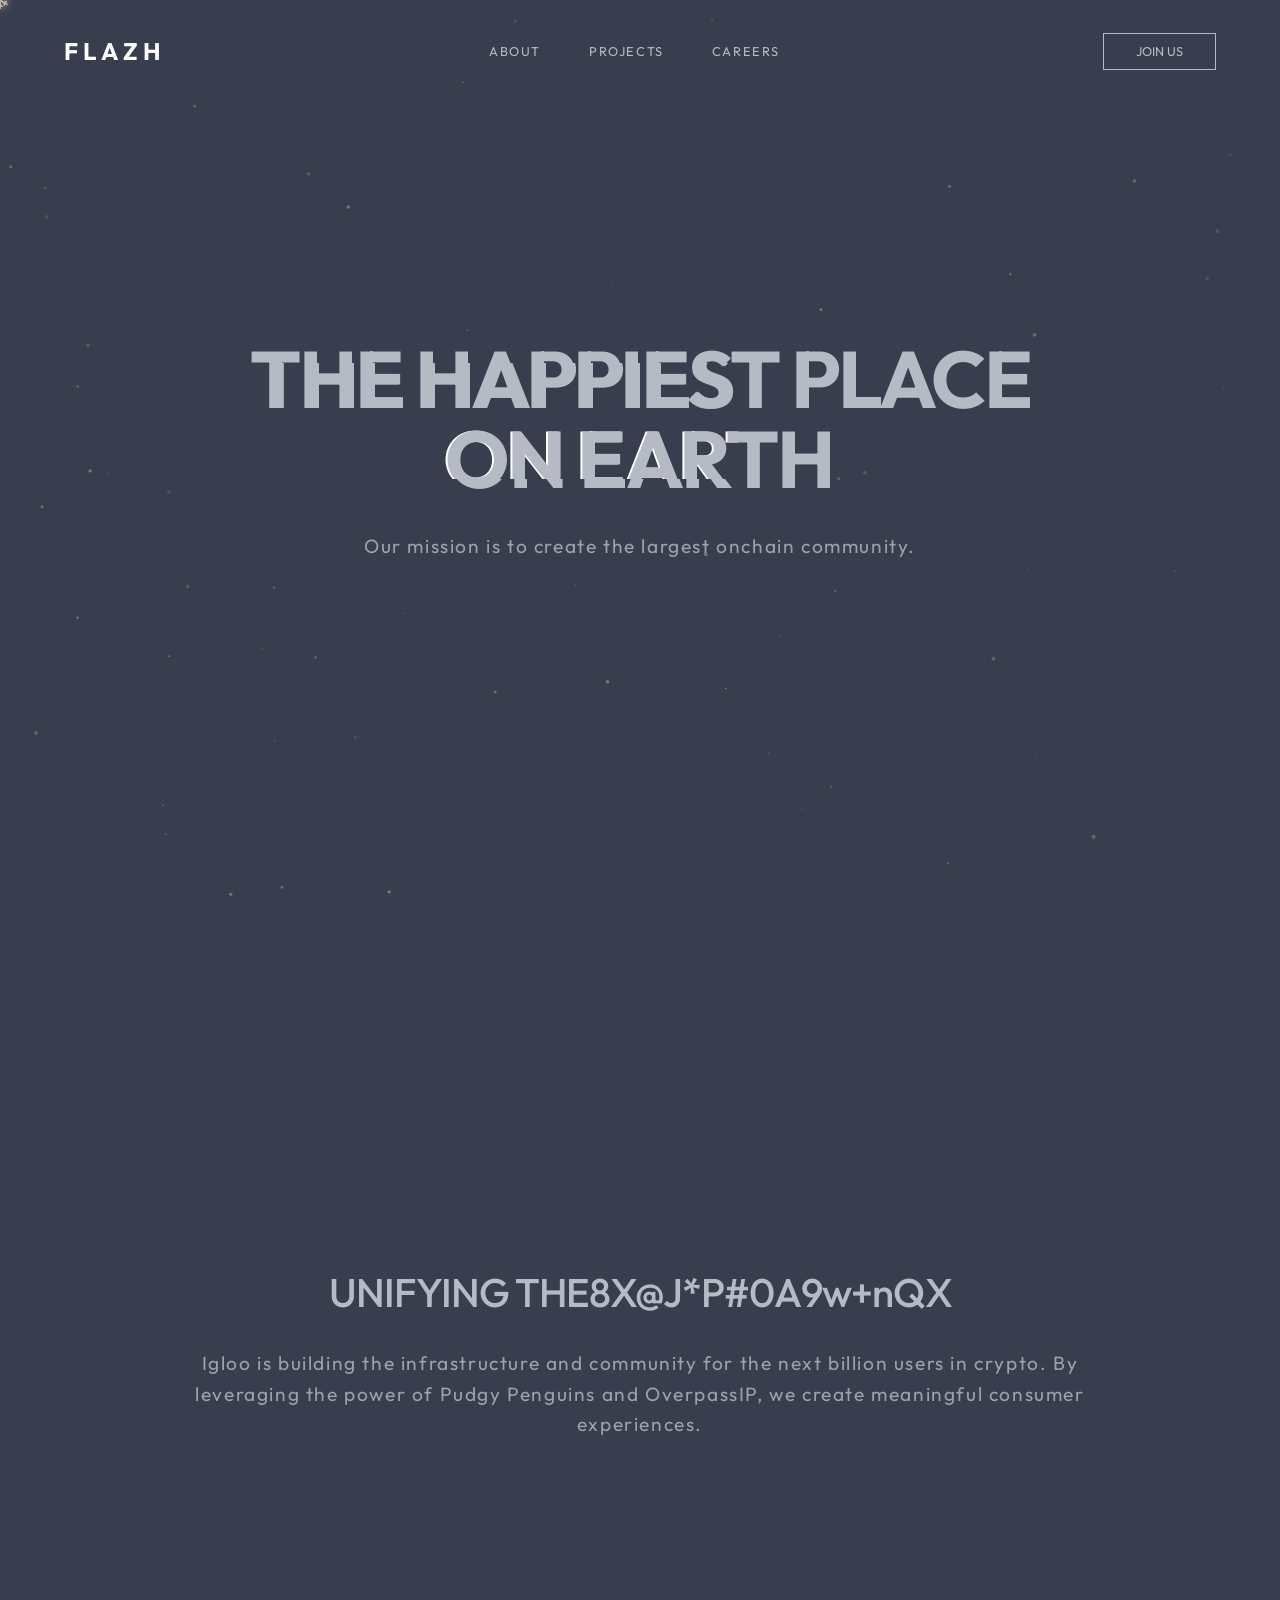
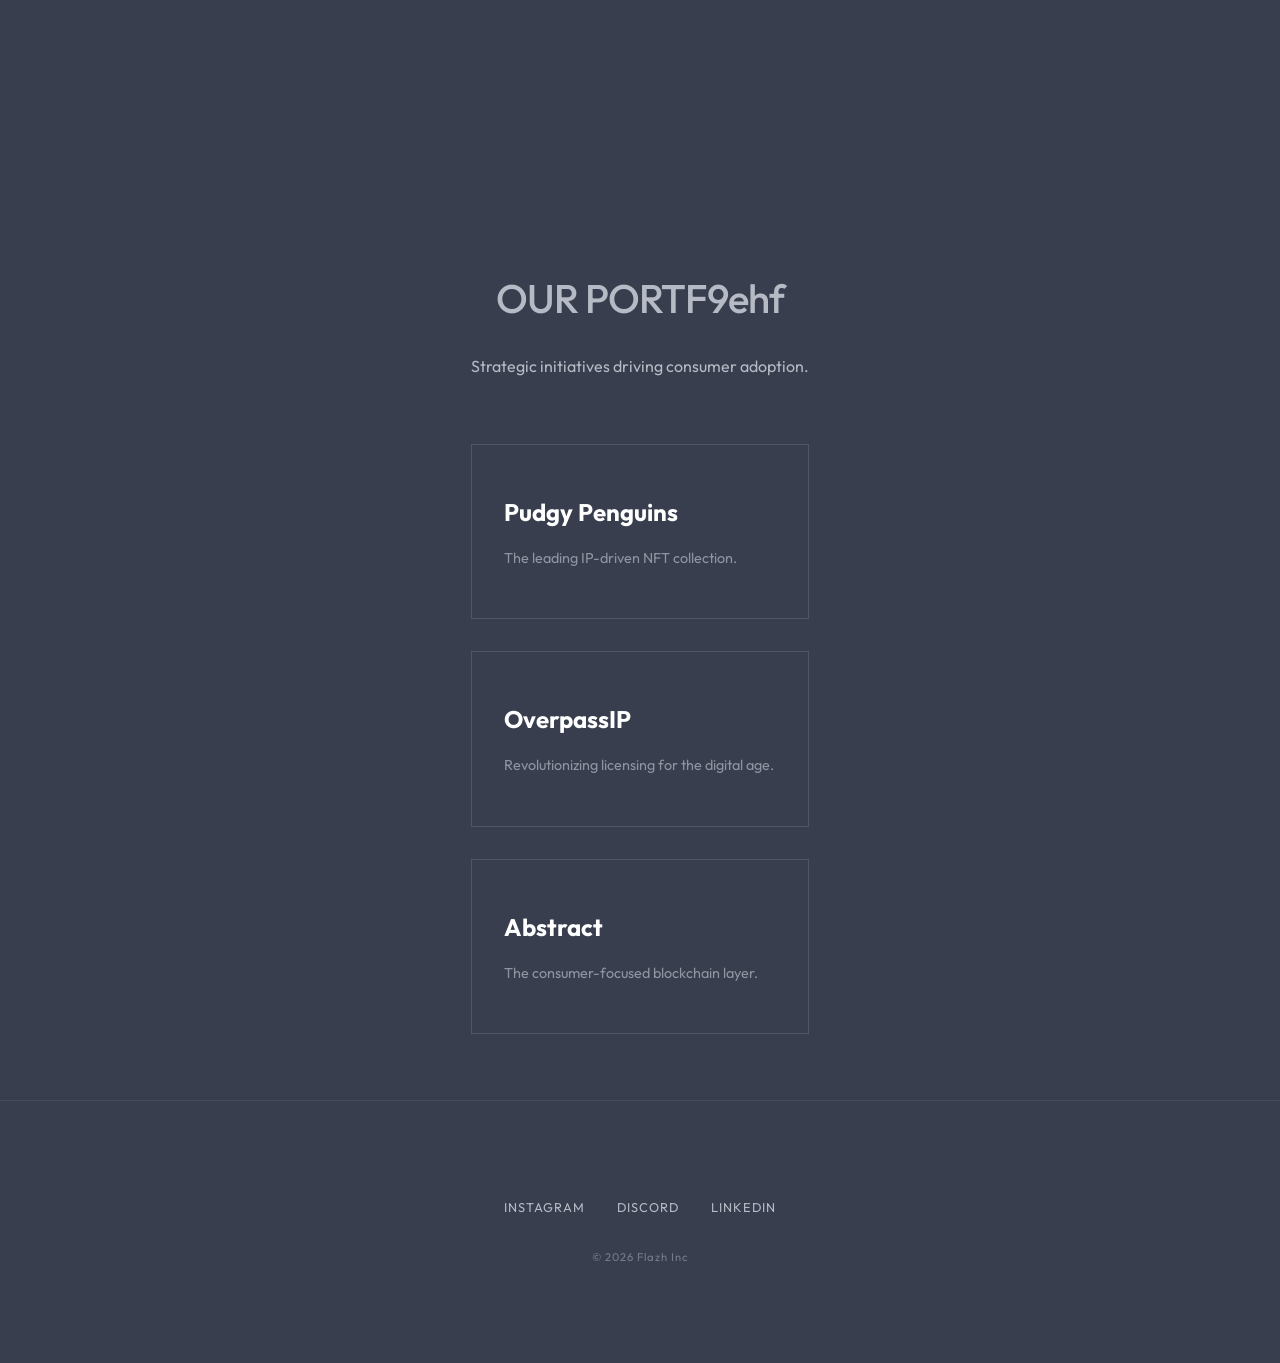
==== index.html @ ce4ad47f "Add files via upload" ====
<!DOCTYPE html>
<html lang="en">

<head>
    <meta charset="UTF-8">
    <meta name="viewport" content="width=device-width, initial-scale=1.0">
    <title>FLAZH</title>
    <link rel="stylesheet" href="style.css">
    <link rel="preconnect" href="https://fonts.googleapis.com">
    <link rel="preconnect" href="https://fonts.gstatic.com" crossorigin>
    <link href="https://fonts.googleapis.com/css2?family=Outfit:wght@300;500;700&display=swap" rel="stylesheet">
</head>

<body>
    <canvas id="particle-canvas"></canvas>
    <div id="custom-cursor">❄</div>

    <header>
        <nav>
            <div class="logo">FLAZH</div>
            <ul>
                <li><a href="#about">About</a></li>
                <li><a href="#projects">Projects</a></li>
                <li><a href="#careers">Careers</a></li>
            </ul>
            <button class="cta-btn">Join Us</button>
        </nav>
    </header>

    <main>
        <section id="hero" class="fullscreen">
            <div class="content">
                <h1 class="glitch" data-text="THE HAPPIEST PLACE ON EARTH">THE HAPPIEST PLACE ON
                    EARTH</h1>
                <p class="fade-in">Our mission is to create the largest onchain community.</p>
            </div>
        </section>

        <section id="about" class="fullscreen">
            <div class="content">
                <h2 class="scramble-trigger">UNIFYING THE ONCHAIN WORLD.</h2>
                <p class="fade-in">Igloo is building the infrastructure and community for the next billion users in
                    crypto. By leveraging the power of Pudgy Penguins and OverpassIP, we create meaningful consumer
                    experiences.</p>
            </div>
        </section>

        <section id="projects" class="fullscreen">
            <div class="content">
                <h2 class="scramble-trigger">OUR PORTFOLIO</h2>
                <p>Strategic initiatives driving consumer adoption.</p>
                <div class="project-grid">
                    <div class="project-card">
                        <h3>Pudgy Penguins</h3>
                        <p>The leading IP-driven NFT collection.</p>
                    </div>
                    <div class="project-card">
                        <h3>OverpassIP</h3>
                        <p>Revolutionizing licensing for the digital age.</p>
                    </div>
                    <div class="project-card">
                        <h3>Abstract</h3>
                        <p>The consumer-focused blockchain layer.</p>
                    </div>
                </div>
            </div>
        </section>
    </main>

    <footer>
        <div class="footer-content">
            <div class="footer-links">
                <a href="#">Instagram</a>
                <a href="#">Discord</a>
                <a href="#">LinkedIn</a>
            </div>
            <p>&copy; 2026 Flazh Inc</p>
        </div>
    </footer>

    <script src="main.js"></script>
</body>

</html>
---- style.css ----
:root {
    --bg-color: #383e4e;
    --text-color: #b6bac5;
    --accent-color: #ffffff;
    --font-main: 'Outfit', sans-serif;
}

* {
    margin: 0;
    padding: 0;
    box-sizing: border-box;
}

body {
    background-color: var(--bg-color);
    color: var(--text-color);
    font-family: var(--font-main);
    overflow-x: hidden;
    line-height: 1.6;
    cursor: none;
}

/* Hide cursor on all interactive elements */
a, button, .project-card, input, textarea {
    cursor: none !important;
}

#custom-cursor {
    position: fixed;
    top: 0;
    left: 0;
    width: 30px;
    height: 30px;
    font-size: 24px;
    display: flex;
    align-items: center;
    justify-content: center;
    pointer-events: none;
    z-index: 10000;
    color: var(--accent-color);
    transform: translate(-50%, -50%);
    text-shadow: 0 0 10px rgba(255, 255, 255, 0.8);
    user-select: none;
    mix-blend-mode: exclusion;
}

.glitter-particle {
    position: fixed;
    pointer-events: none;
    background: var(--accent-color);
    border-radius: 50%;
    z-index: 9999;
    filter: blur(1px);
    box-shadow: 0 0 5px rgba(255, 255, 255, 0.8);
}

/* Particle Canvas Background */
#particle-canvas {
    position: fixed;
    top: 0;
    left: 0;
    width: 100%;
    height: 100%;
    z-index: -1;
    opacity: 0.5;
}

header {
    position: fixed;
    top: 0;
    width: 100%;
    padding: 2rem 5%;
    z-index: 100;
}

nav {
    display: flex;
    justify-content: space-between;
    align-items: center;
}

.logo {
    font-size: 1.5rem;
    font-weight: 700;
    letter-spacing: 0.3rem;
    color: var(--accent-color);
}

nav ul {
    list-style: none;
    display: flex;
    gap: 3rem;
}

nav ul li a {
    text-decoration: none;
    color: var(--text-color);
    text-transform: uppercase;
    font-size: 0.8rem;
    letter-spacing: 0.1rem;
    transition: color 0.3s ease;
}

nav ul li a:hover {
    color: var(--accent-color);
}

.cta-btn {
    background: transparent;
    border: 1px solid var(--text-color);
    color: var(--text-color);
    padding: 0.6rem 2rem;
    font-family: var(--font-main);
    cursor: pointer;
    transition: all 0.3s ease;
    text-transform: uppercase;
    font-size: 0.8rem;
}

.cta-btn:hover {
    background: var(--text-color);
    color: var(--bg-color);
}

.fullscreen {
    min-height: 100vh;
    display: flex;
    justify-content: center;
    align-items: center;
    padding: 0 10%;
    position: relative;
    text-align: center;
}

.content {
    max-width: 900px;
    z-index: 10;
}

h1 {
    font-size: clamp(2.5rem, 10vw, 5rem);
    line-height: 1;
    margin-bottom: 2rem;
    font-weight: 700;
    text-transform: uppercase;
    letter-spacing: -2px;
}

.glitch {
    position: relative;
    display: inline-block;
}

.glitch::before,
.glitch::after {
    content: attr(data-text);
    position: absolute;
    top: 0;
    left: 0;
    width: 100%;
    height: 100%;
    background: var(--bg-color);
    overflow: hidden;
}

.glitch::before {
    left: 2px;
    text-shadow: -2px 0 #b6bac5;
    clip: rect(24px, 550px, 90px, 0);
    animation: glitch-anim 2s infinite linear alternate-reverse;
}

.glitch::after {
    left: -2px;
    text-shadow: -2px 0 #ffffff;
    clip: rect(85px, 550px, 140px, 0);
    animation: glitch-anim2 3s infinite linear alternate-reverse;
}

@keyframes glitch-anim {
  0% { clip: rect(65px, 9999px, 119px, 0); transform: skew(0.55deg); }
  10% { clip: rect(104px, 9999px, 83px, 0); transform: skew(0.48deg); }
  20% { clip: rect(102px, 9999px, 102px, 0); transform: skew(0.97deg); }
  30% { clip: rect(122px, 9999px, 35px, 0); transform: skew(0.14deg); }
  40% { clip: rect(138px, 9999px, 38px, 0); transform: skew(0.57deg); }
  50% { clip: rect(117px, 9999px, 54px, 0); transform: skew(0.99deg); }
  60% { clip: rect(74px, 9999px, 32px, 0); transform: skew(0.4deg); }
  70% { clip: rect(44px, 9999px, 41px, 0); transform: skew(0.44deg); }
  80% { clip: rect(114px, 9999px, 36px, 0); transform: skew(0.2deg); }
  90% { clip: rect(46px, 9999px, 140px, 0); transform: skew(0.5deg); }
  100% { clip: rect(21px, 9999px, 110px, 0); transform: skew(0.33deg); }
}

@keyframes glitch-anim2 {
  0% { clip: rect(129px, 9999px, 36px, 0); transform: skew(0.06deg); }
  10% { clip: rect(54px, 9999px, 94px, 0); transform: skew(0.48deg); }
  20% { clip: rect(122px, 9999px, 49px, 0); transform: skew(0.82deg); }
  30% { clip: rect(17px, 9999px, 71px, 0); transform: skew(0.25deg); }
  40% { clip: rect(80px, 9999px, 56px, 0); transform: skew(0.01deg); }
  50% { clip: rect(101px, 9999px, 110px, 0); transform: skew(0.38deg); }
  60% { clip: rect(96px, 9999px, 7px, 0); transform: skew(0.4deg); }
  70% { clip: rect(144px, 9999px, 52px, 0); transform: skew(0.37deg); }
  80% { clip: rect(17px, 9999px, 63px, 0); transform: skew(0.53deg); }
  90% { clip: rect(49px, 9999px, 143px, 0); transform: skew(0.46deg); }
  100% { clip: rect(78px, 9999px, 137px, 0); transform: skew(0.46deg); }
}

.fade-in {
    opacity: 0;
    transform: translateY(20px);
    transition: all 1s ease 0.5s;
    font-size: 1.2rem;
    letter-spacing: 0.1rem;
    color: rgba(182, 186, 197, 0.8);
}

.fade-in.active {
    opacity: 1;
    transform: translateY(0);
}

h2 {
    font-size: 2.5rem;
    margin-bottom: 1.5rem;
    font-weight: 500;
    letter-spacing: -1px;
}

.project-grid {
    display: grid;
    grid-template-columns: repeat(auto-fit, minmax(280px, 1fr));
    gap: 2rem;
    margin-top: 4rem;
}

.project-card {
    border: 1px solid rgba(182, 186, 197, 0.2);
    padding: 3rem 2rem;
    cursor: pointer;
    transition: all 0.5s cubic-bezier(0.2, 1, 0.3, 1);
    text-align: left;
}

.project-card h3 {
    font-size: 1.5rem;
    margin-bottom: 1rem;
    color: var(--accent-color);
}

.project-card p {
    font-size: 0.9rem;
    opacity: 0.7;
}

.project-card:hover {
    border-color: var(--accent-color);
    background: rgba(255, 255, 255, 0.03);
    transform: translateY(-10px);
}

footer {
    padding: 6rem 5%;
    border-top: 1px solid rgba(182, 186, 197, 0.1);
    text-align: center;
}

.footer-links {
    margin-bottom: 2rem;
    display: flex;
    justify-content: center;
    gap: 2rem;
}

.footer-links a {
    color: var(--text-color);
    text-decoration: none;
    font-size: 0.8rem;
    text-transform: uppercase;
    letter-spacing: 1px;
    transition: color 0.3s;
}

.footer-links a:hover {
    color: var(--accent-color);
}

footer p {
    font-size: 0.7rem;
    opacity: 0.5;
    letter-spacing: 1px;
}
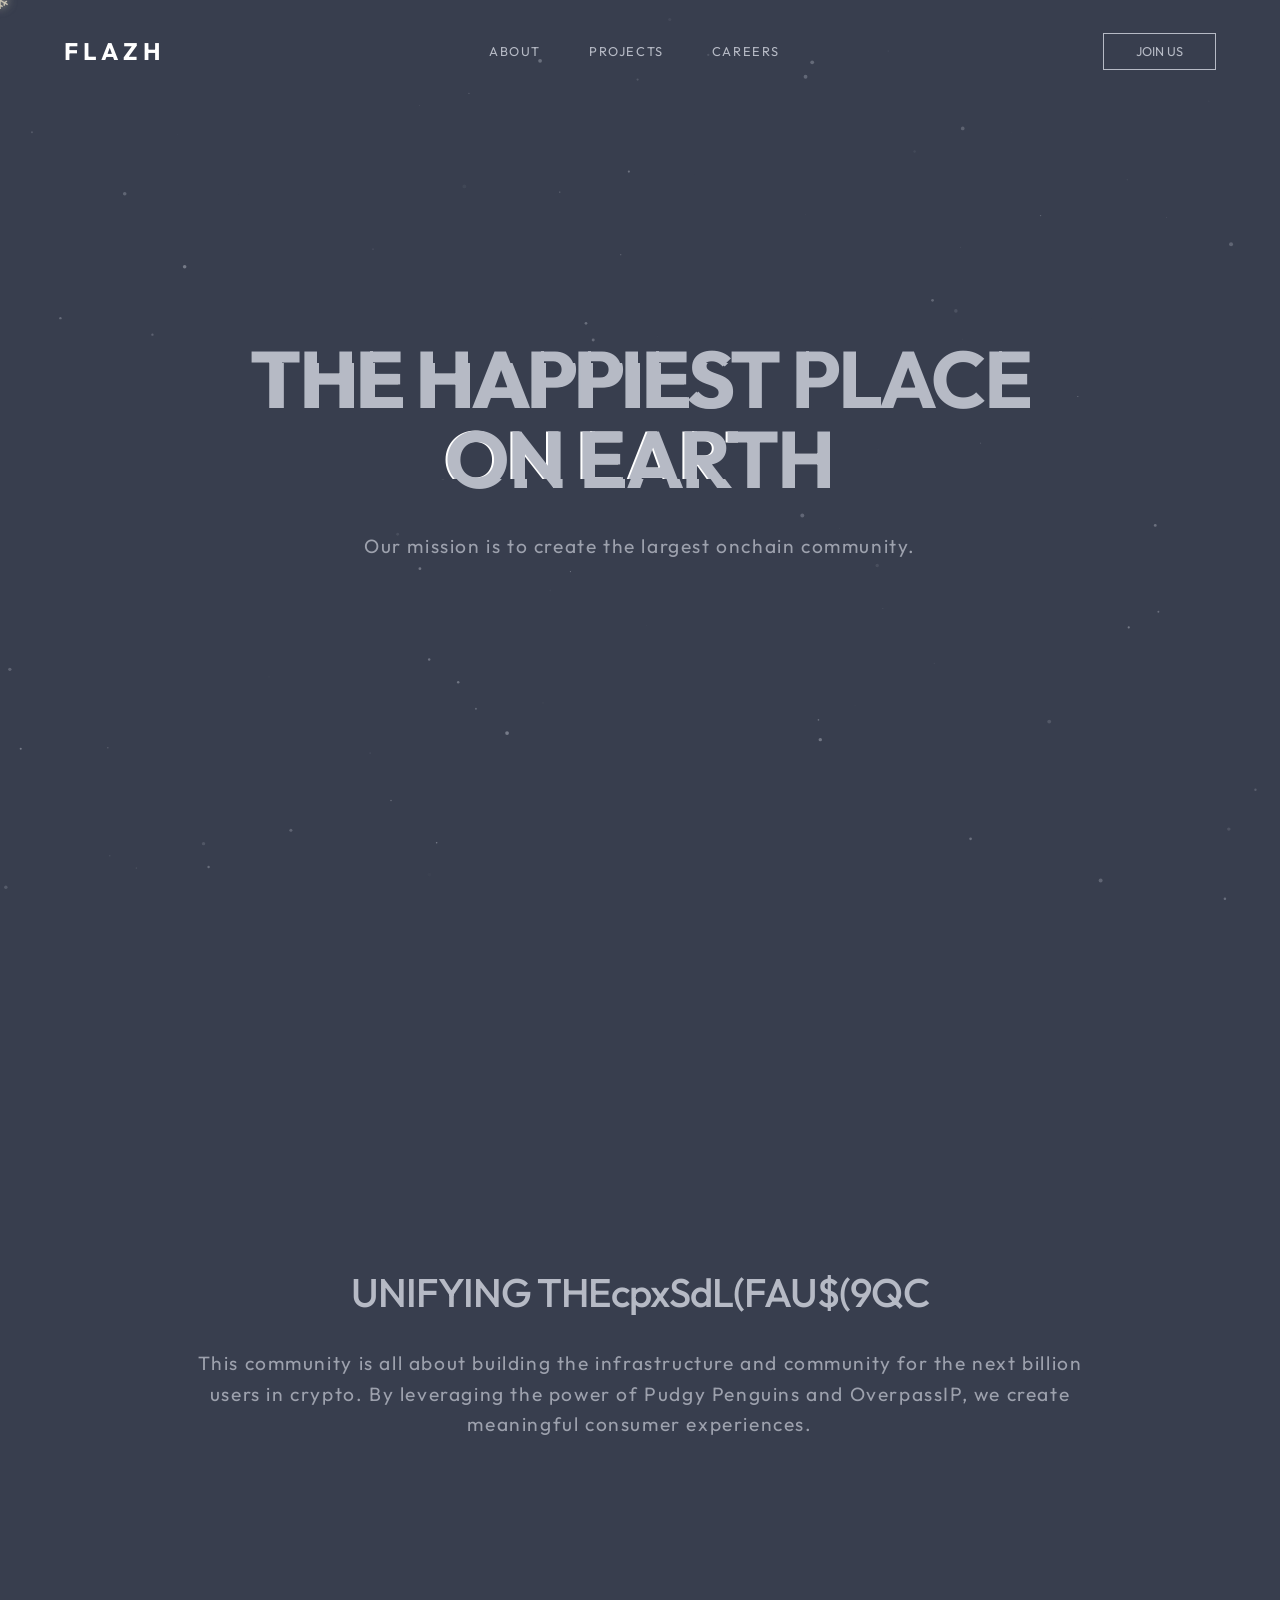
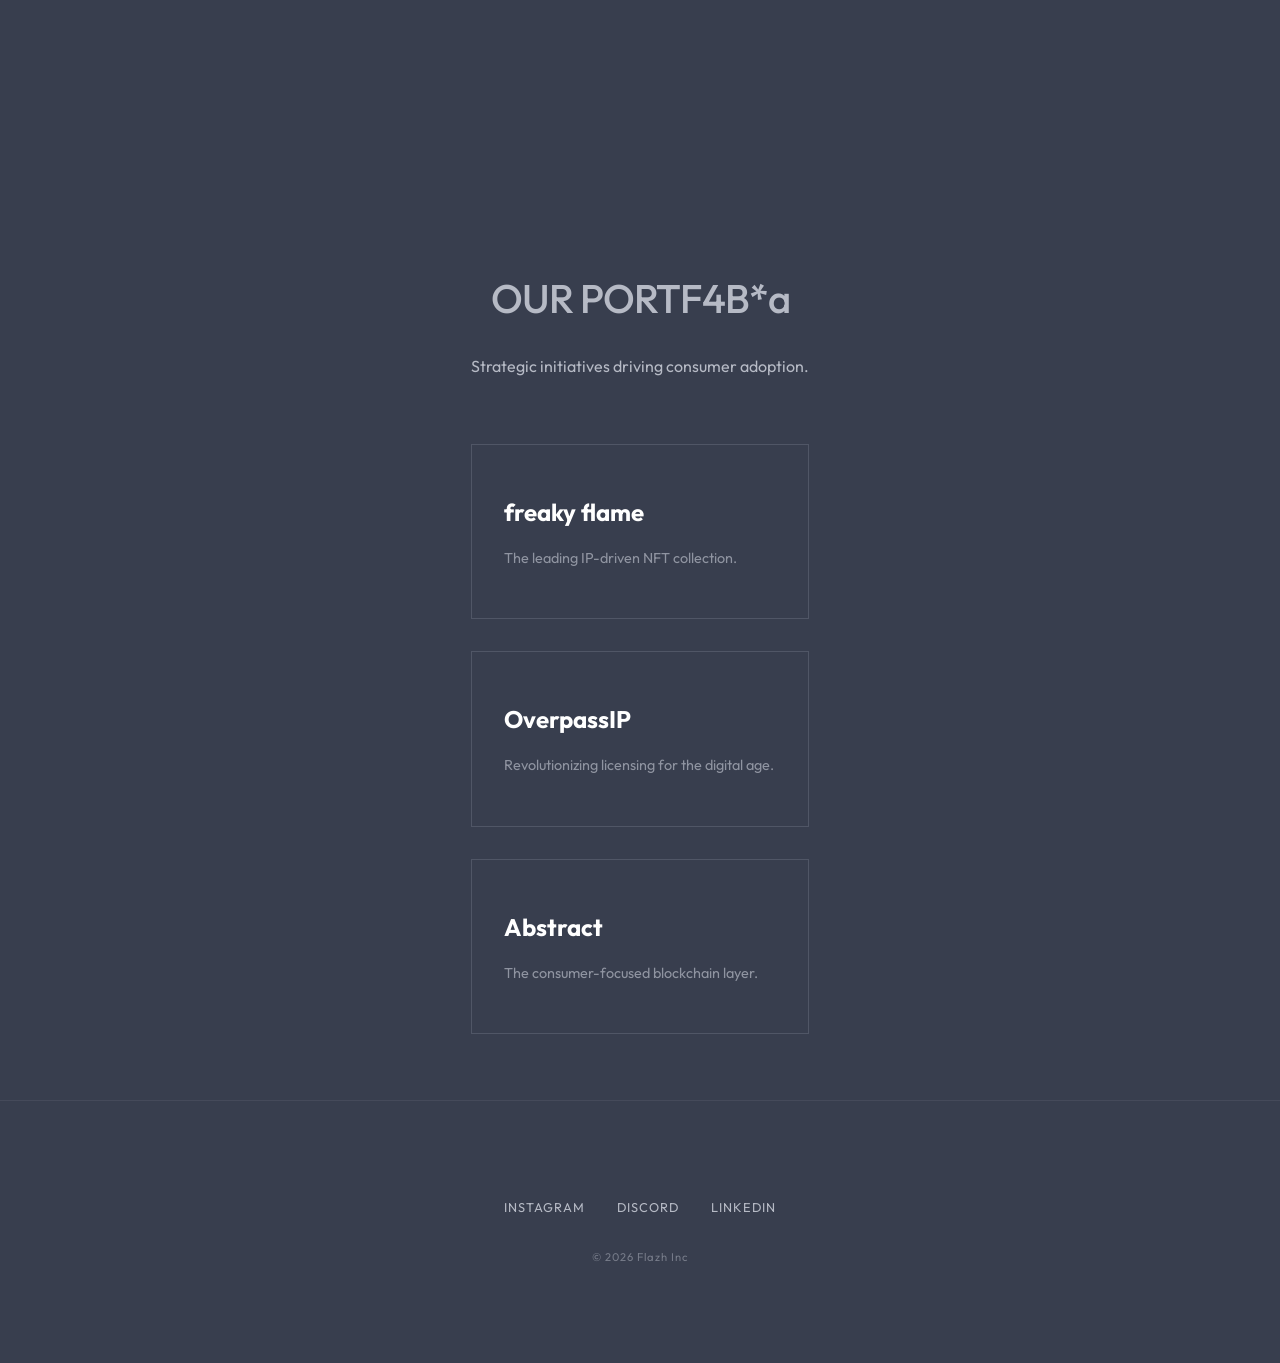
==== commit 0b39b312: "index.html" ====
--- a/index.html
+++ b/index.html
@@ -39,7 +39,7 @@
         <section id="about" class="fullscreen">
             <div class="content">
                 <h2 class="scramble-trigger">UNIFYING THE ONCHAIN WORLD.</h2>
-                <p class="fade-in">Igloo is building the infrastructure and community for the next billion users in
+                <p class="fade-in">This community is all about building the infrastructure and community for the next billion users in
                     crypto. By leveraging the power of Pudgy Penguins and OverpassIP, we create meaningful consumer
                     experiences.</p>
             </div>
@@ -51,7 +51,7 @@
                 <p>Strategic initiatives driving consumer adoption.</p>
                 <div class="project-grid">
                     <div class="project-card">
-                        <h3>Pudgy Penguins</h3>
+                        <h3>freaky flame</h3>
                         <p>The leading IP-driven NFT collection.</p>
                     </div>
                     <div class="project-card">
@@ -70,7 +70,7 @@
     <footer>
         <div class="footer-content">
             <div class="footer-links">
-                <a href="#">Instagram</a>
+                <a href="https://www.instagram.com/flazh_1511/">Instagram</a>
                 <a href="#">Discord</a>
                 <a href="#">LinkedIn</a>
             </div>
@@ -81,4 +81,4 @@
     <script src="main.js"></script>
 </body>
 
-</html>+</html>
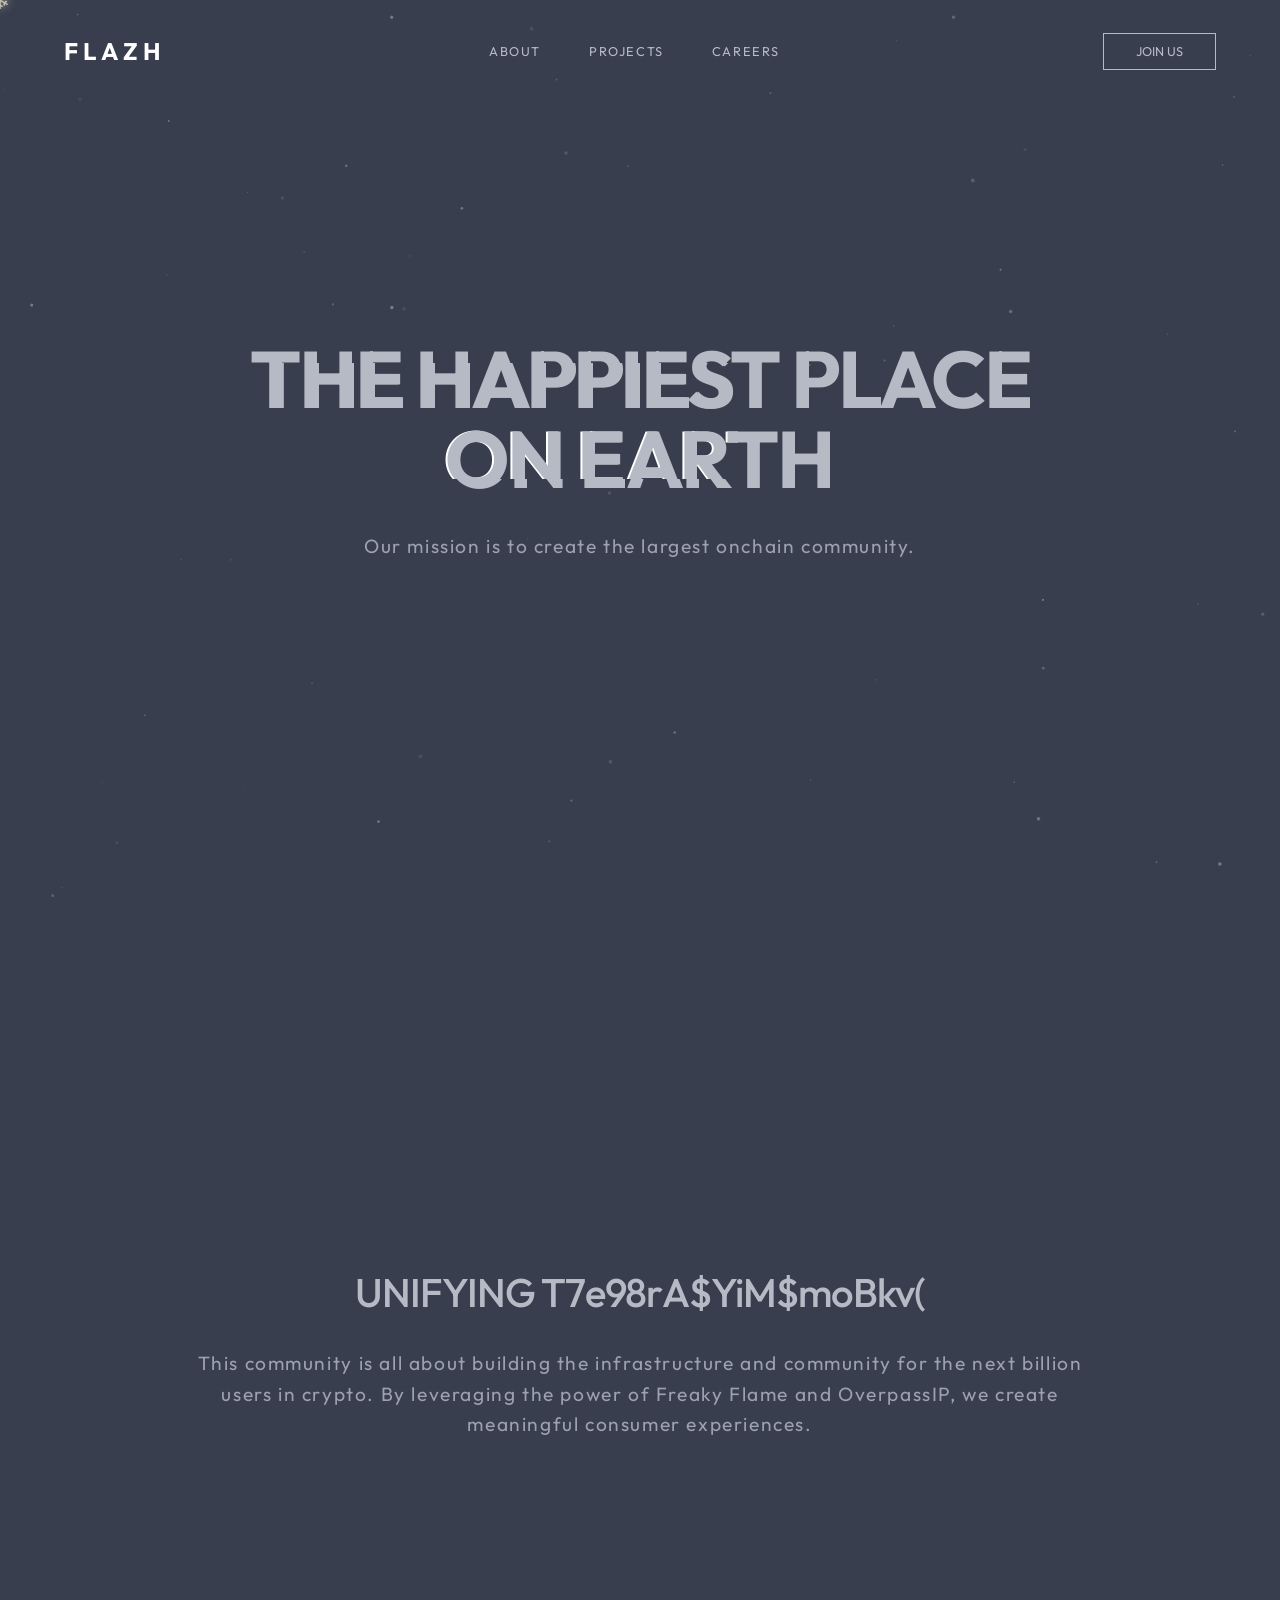
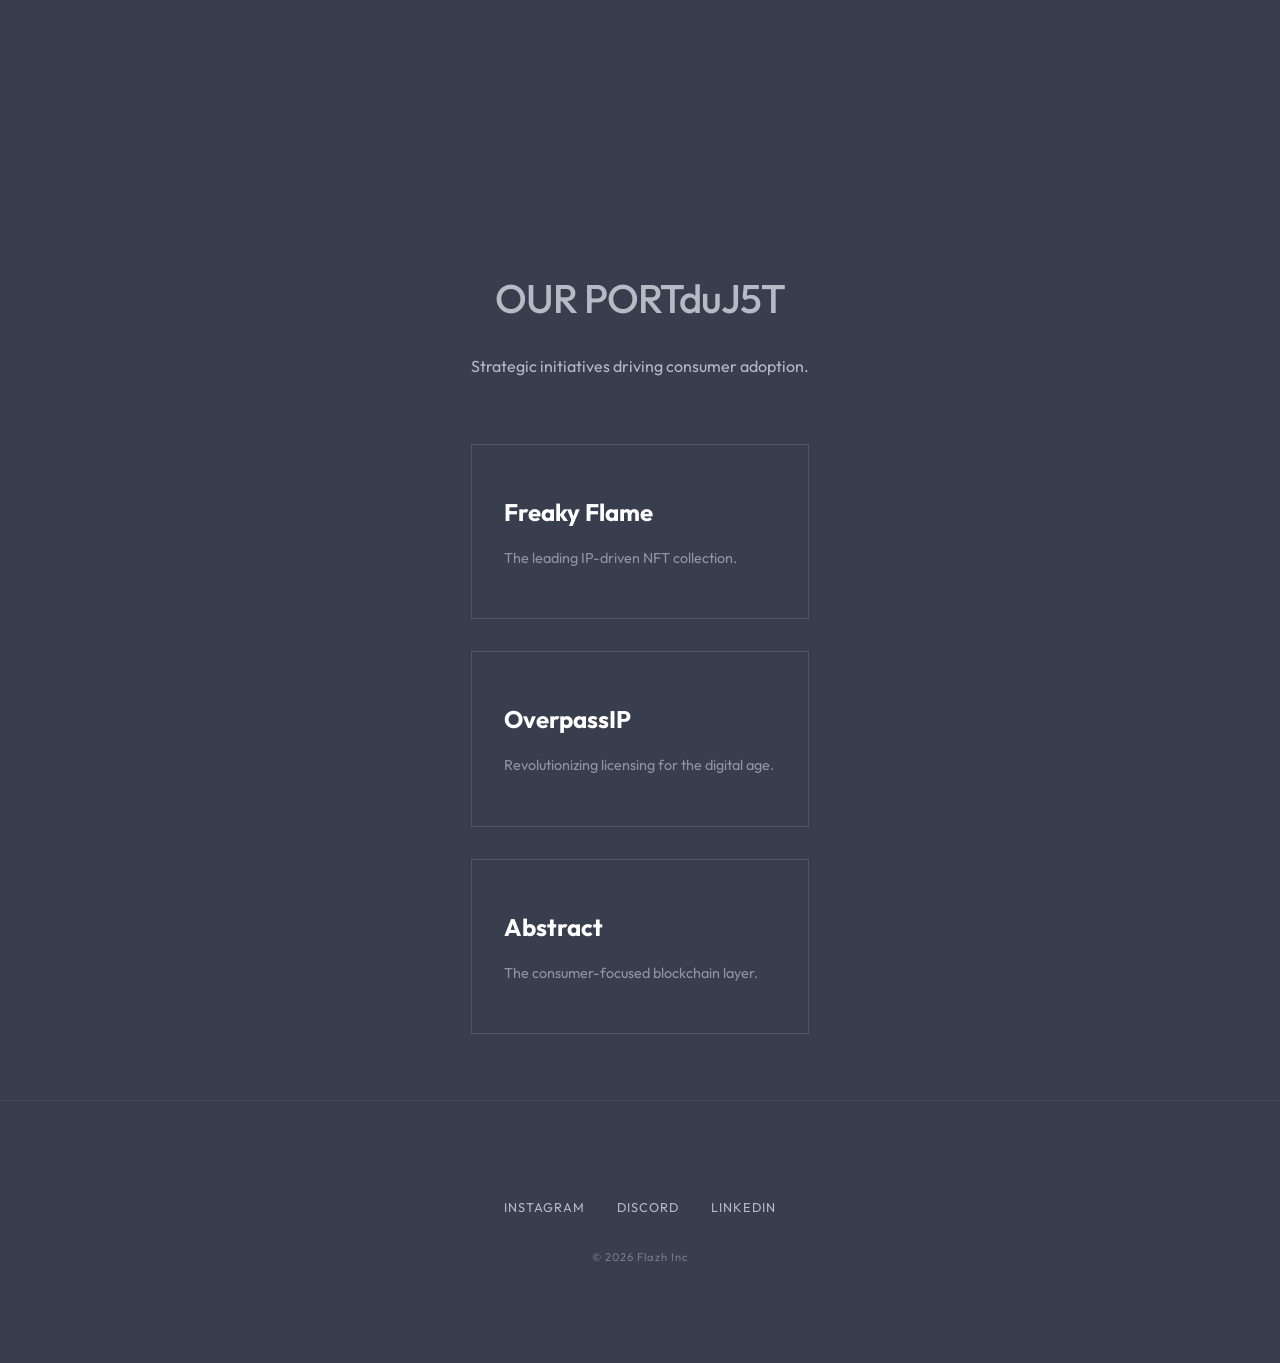
==== commit 6c1f14d5: "index.html" ====
--- a/index.html
+++ b/index.html
@@ -40,7 +40,7 @@
             <div class="content">
                 <h2 class="scramble-trigger">UNIFYING THE ONCHAIN WORLD.</h2>
                 <p class="fade-in">This community is all about building the infrastructure and community for the next billion users in
-                    crypto. By leveraging the power of Pudgy Penguins and OverpassIP, we create meaningful consumer
+                    crypto. By leveraging the power of Freaky Flame and OverpassIP, we create meaningful consumer
                     experiences.</p>
             </div>
         </section>
@@ -51,7 +51,7 @@
                 <p>Strategic initiatives driving consumer adoption.</p>
                 <div class="project-grid">
                     <div class="project-card">
-                        <h3>freaky flame</h3>
+                        <h3>Freaky Flame</h3>
                         <p>The leading IP-driven NFT collection.</p>
                     </div>
                     <div class="project-card">
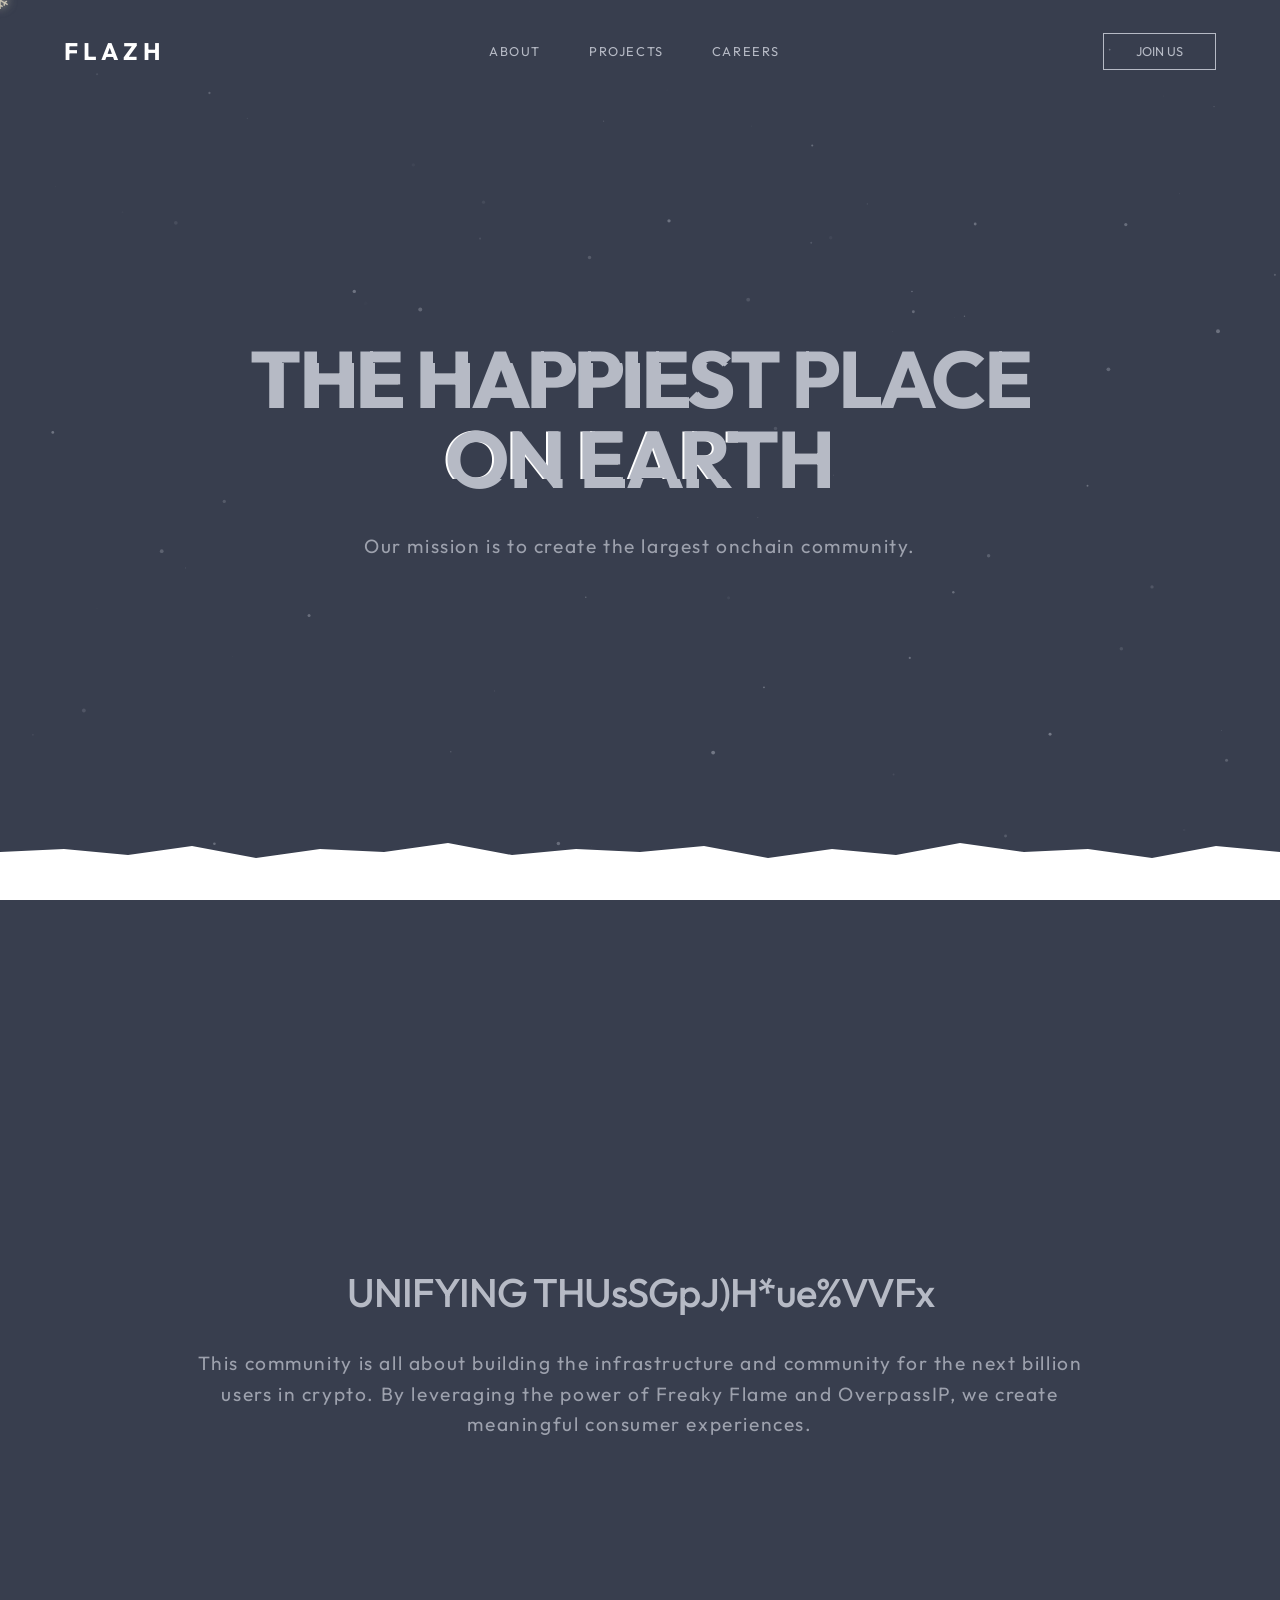
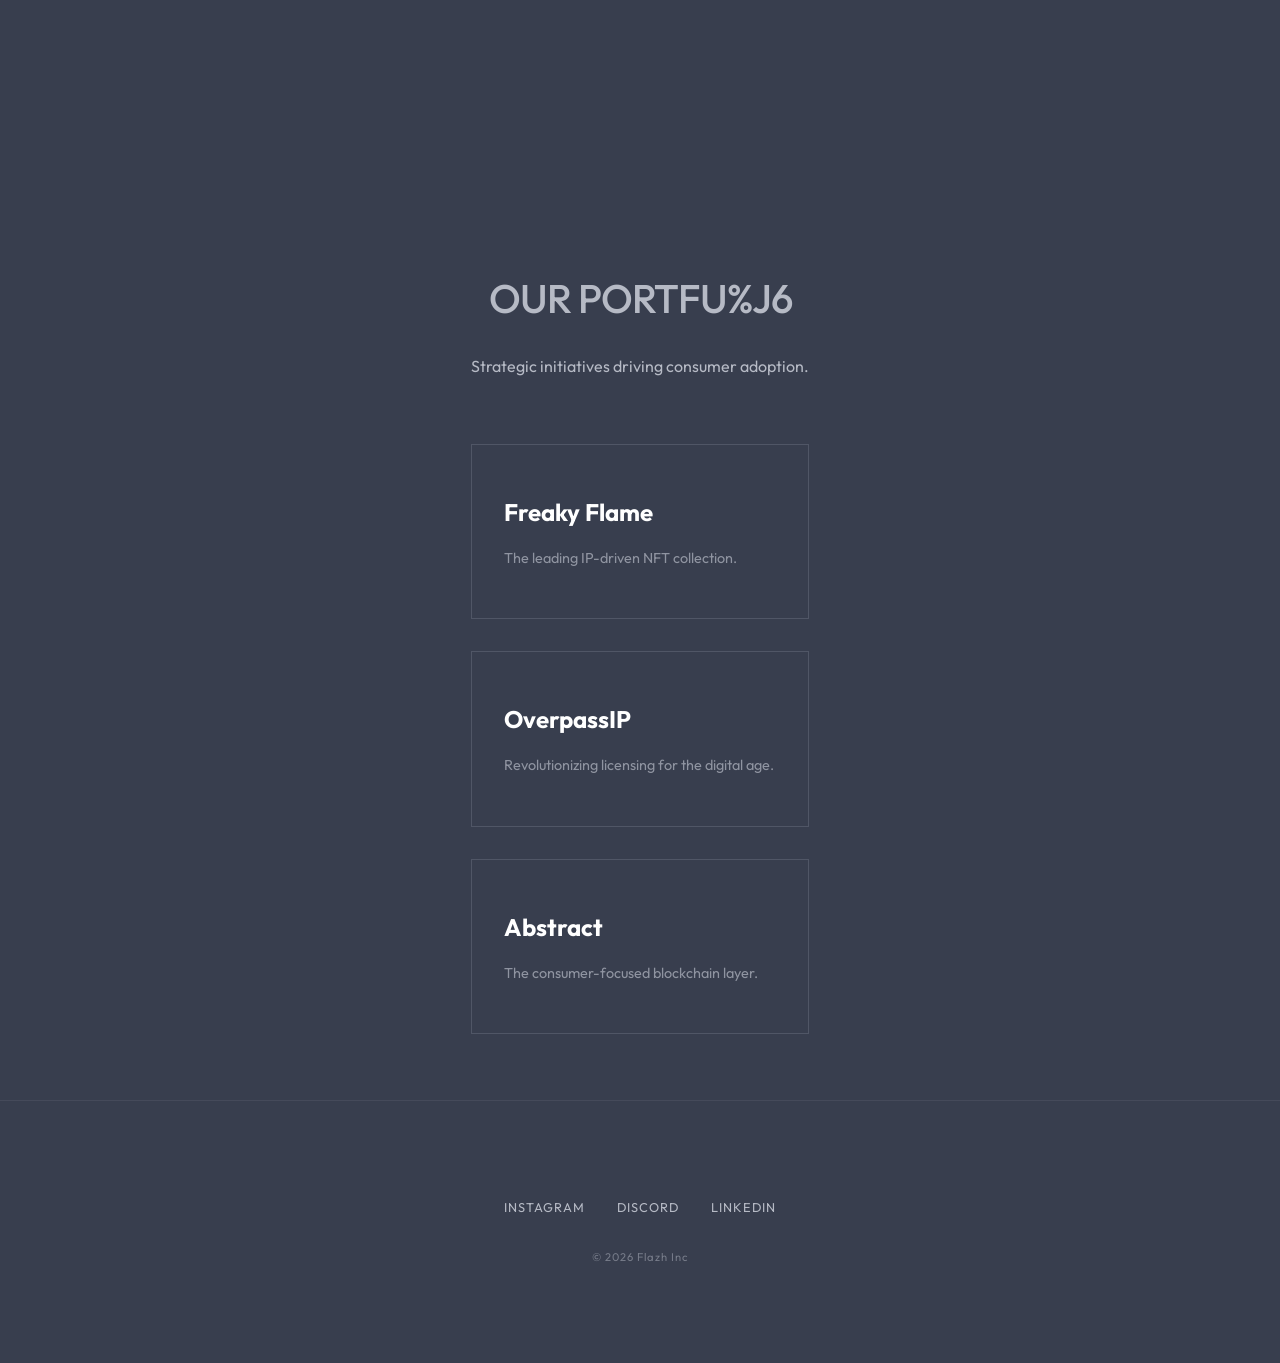
==== commit 8ac8ee9a: "Add files via upload" ====
--- a/index.html
+++ b/index.html
@@ -39,7 +39,8 @@
         <section id="about" class="fullscreen">
             <div class="content">
                 <h2 class="scramble-trigger">UNIFYING THE ONCHAIN WORLD.</h2>
-                <p class="fade-in">This community is all about building the infrastructure and community for the next billion users in
+                <p class="fade-in">This community is all about building the infrastructure and community for the next
+                    billion users in
                     crypto. By leveraging the power of Freaky Flame and OverpassIP, we create meaningful consumer
                     experiences.</p>
             </div>
@@ -70,7 +71,7 @@
     <footer>
         <div class="footer-content">
             <div class="footer-links">
-                <a href="https://www.instagram.com/flazh_1511/">Instagram</a>
+                <a href="#">Instagram</a>
                 <a href="#">Discord</a>
                 <a href="#">LinkedIn</a>
             </div>
@@ -78,7 +79,13 @@
         </div>
     </footer>
 
+    <div id="ground-snow"></div>
+    <div id="scrolling-penguin">
+        <img src="assets/penguin.png" alt="Penguin Mascot">
+        <div class="penguin-dialog">Hey there!</div>
+    </div>
+
     <script src="main.js"></script>
 </body>
 
-</html>
+</html>
--- a/style.css
+++ b/style.css
@@ -289,3 +289,115 @@
     opacity: 0.5;
     letter-spacing: 1px;
 }
+
+/* Scrolling Penguin Styles */
+#scrolling-penguin {
+    position: fixed;
+    bottom: 30px; /* Adjusted to sit on snow */
+    left: -150px; /* Start off-screen */
+    width: 100px;
+    height: auto;
+    z-index: 1000;
+    pointer-events: auto;
+    display: flex;
+    flex-direction: column;
+    align-items: center;
+    filter: drop-shadow(0 10px 15px rgba(0, 0, 0, 0.3));
+    will-change: transform;
+}
+
+#scrolling-penguin img {
+    width: 100%;
+    height: auto;
+    animation: waddle 1s infinite ease-in-out;
+    cursor: pointer;
+    transition: transform 0.3s ease; /* Smooth flip */
+    mix-blend-mode: multiply; /* Removes white background */
+    filter: contrast(1.1); /* Sharpens the image */
+}
+
+#scrolling-penguin:hover img {
+    animation: bounce 0.5s infinite ease-in-out;
+}
+
+.penguin-dialog {
+    position: absolute;
+    bottom: 110%;
+    background: white;
+    color: var(--bg-color);
+    padding: 8px 15px;
+    border-radius: 15px;
+    font-size: 0.8rem;
+    font-weight: 500;
+    white-space: nowrap;
+    opacity: 0;
+    transform: translateY(10px);
+    transition: all 0.3s ease;
+    box-shadow: 0 5px 15px rgba(0, 0, 0, 0.2);
+    pointer-events: none;
+}
+
+.penguin-dialog::after {
+    content: '';
+    position: absolute;
+    top: 100%;
+    left: 50%;
+    transform: translateX(-50%);
+    border-width: 8px;
+    border-style: solid;
+    border-color: white transparent transparent transparent;
+}
+
+#scrolling-penguin.active .penguin-dialog {
+    opacity: 1;
+    transform: translateY(0);
+}
+
+@keyframes waddle {
+    0%, 100% { transform: rotate(-5deg); }
+    50% { transform: rotate(5deg); }
+}
+
+@keyframes bounce {
+    0%, 100% { transform: translateY(0); }
+    50% { transform: translateY(-10px); }
+}
+
+@keyframes jump {
+    0%, 100% { transform: scale(1) translateY(0); }
+    50% { transform: scale(1.1) translateY(-30px); }
+}
+
+.penguin-jump {
+    animation: jump 0.6s ease-in-out !important;
+}
+
+/* Snowy Ground */
+#ground-snow {
+    position: fixed;
+    bottom: 0;
+    left: 0;
+    width: 100%;
+    height: 60px;
+    background: white;
+    z-index: 999;
+    box-shadow: 0 -10px 30px rgba(255, 255, 255, 0.4);
+    clip-path: polygon(
+        0% 20%, 5% 15%, 10% 25%, 15% 10%, 20% 30%, 
+        25% 15%, 30% 20%, 35% 5%, 40% 25%, 45% 15%, 
+        50% 20%, 55% 10%, 60% 30%, 65% 15%, 70% 25%, 
+        75% 5%, 80% 20%, 85% 15%, 90% 30%, 95% 10%, 100% 20%,
+        100% 100%, 0% 100%
+    );
+}
+
+#ground-snow::after {
+    content: '';
+    position: absolute;
+    top: 0;
+    left: 0;
+    width: 100%;
+    height: 100%;
+    background: linear-gradient(180deg, rgba(255,255,255,0) 0%, rgba(255,255,255,0.8) 100%);
+    pointer-events: none;
+}
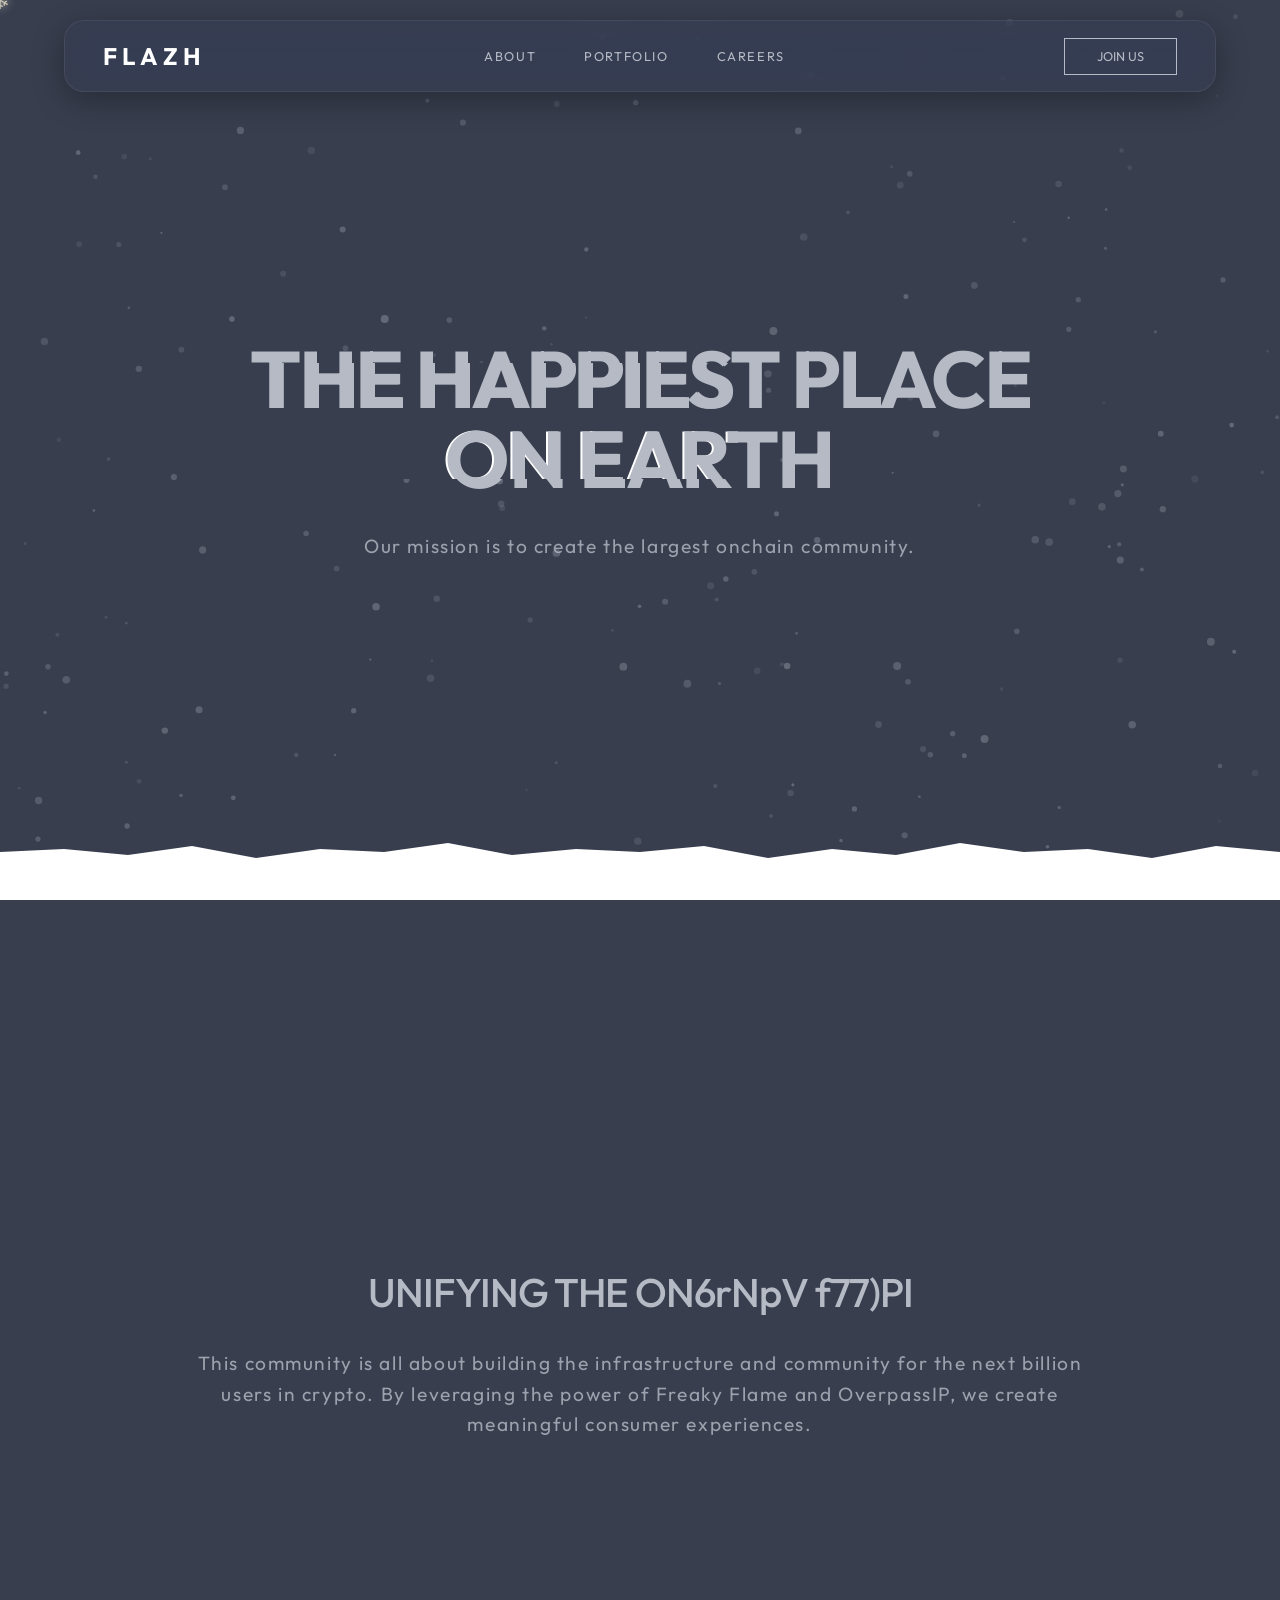
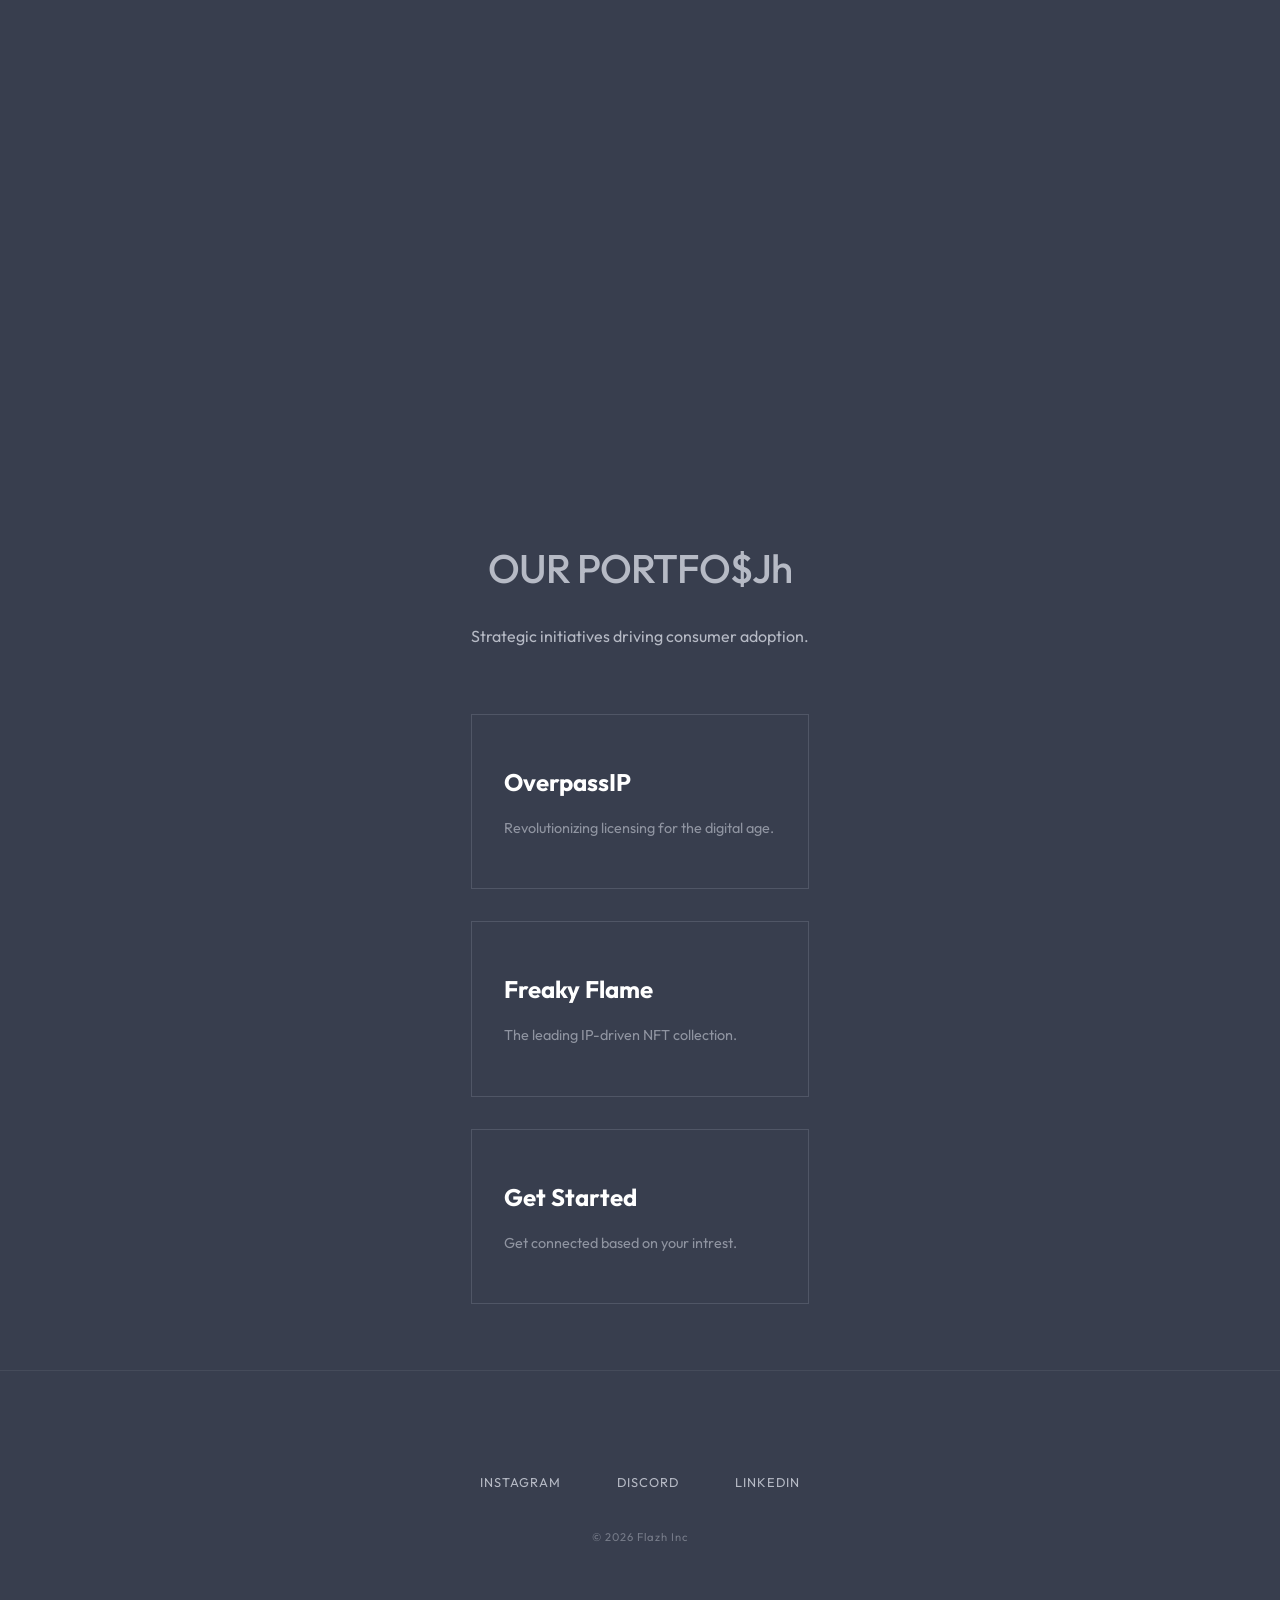
==== commit 3dfd073f: "Add files via upload" ====
--- a/index.html
+++ b/index.html
@@ -12,6 +12,9 @@
 </head>
 
 <body>
+    <div id="loading-screen">
+        <div class="snowball">❄</div>
+    </div>
     <canvas id="particle-canvas"></canvas>
     <div id="custom-cursor">❄</div>
 
@@ -20,14 +23,14 @@
             <div class="logo">FLAZH</div>
             <ul>
                 <li><a href="#about">About</a></li>
-                <li><a href="#projects">Projects</a></li>
-                <li><a href="#careers">Careers</a></li>
+                <li><a href="#portfolio-heading">Portfolio</a></li>
+                <li><a href="#footer">Careers</a></li>
             </ul>
             <button class="cta-btn">Join Us</button>
         </nav>
     </header>
 
-    <main>
+    <main class="content-entrance">
         <section id="hero" class="fullscreen">
             <div class="content">
                 <h1 class="glitch" data-text="THE HAPPIEST PLACE ON EARTH">THE HAPPIEST PLACE ON
@@ -46,29 +49,29 @@
             </div>
         </section>
 
-        <section id="projects" class="fullscreen">
+        <section id="portfolio" class="fullscreen">
             <div class="content">
-                <h2 class="scramble-trigger">OUR PORTFOLIO</h2>
+                <h2 id="portfolio-heading" class="scramble-trigger">OUR PORTFOLIO</h2>
                 <p>Strategic initiatives driving consumer adoption.</p>
                 <div class="project-grid">
+                    <div class="project-card">
+                        <h3>OverpassIP</h3>
+                        <p>Revolutionizing licensing for the digital age.</p>
+                    </div>
                     <div class="project-card">
                         <h3>Freaky Flame</h3>
                         <p>The leading IP-driven NFT collection.</p>
                     </div>
                     <div class="project-card">
-                        <h3>OverpassIP</h3>
-                        <p>Revolutionizing licensing for the digital age.</p>
-                    </div>
-                    <div class="project-card">
-                        <h3>Abstract</h3>
-                        <p>The consumer-focused blockchain layer.</p>
+                        <h3>Get Started</h3>
+                        <p>Get connected based on your intrest.</p>
                     </div>
                 </div>
             </div>
         </section>
     </main>
 
-    <footer>
+    <footer id="footer">
         <div class="footer-content">
             <div class="footer-links">
                 <a href="#">Instagram</a>
--- a/style.css
+++ b/style.css
@@ -1,3 +1,7 @@
+html {
+    scroll-behavior: smooth;
+}
+
 :root {
     --bg-color: #383e4e;
     --text-color: #b6bac5;
@@ -15,9 +19,57 @@
     background-color: var(--bg-color);
     color: var(--text-color);
     font-family: var(--font-main);
-    overflow-x: hidden;
+    overflow: hidden; /* Hide scrollbar while loading */
     line-height: 1.6;
     cursor: none;
+}
+
+#loading-screen {
+    position: fixed;
+    top: 0;
+    left: 0;
+    width: 100%;
+    height: 100%;
+    background: var(--bg-color);
+    display: flex;
+    justify-content: center;
+    align-items: center;
+    z-index: 999997; /* Below particles and cursor */
+    transition: opacity 0.8s ease, visibility 0.8s;
+}
+
+main {
+    position: relative;
+    z-index: 10; /* Keep content above particles after loading */
+}
+
+.content-entrance {
+    opacity: 0;
+    transform: scale(2.5);
+    transform-origin: center 50vh;
+    transition: opacity 1.5s ease-out, transform 1.5s cubic-bezier(0.22, 1, 0.36, 1);
+}
+
+.content-entrance.visible {
+    opacity: 1;
+    transform: scale(1);
+}
+
+.snowball {
+    font-size: 80px;
+    color: white;
+    animation: spin 2s infinite linear, pulse 1.5s infinite ease-in-out;
+    text-shadow: 0 0 20px rgba(255, 255, 255, 0.5);
+}
+
+@keyframes spin {
+    from { transform: rotate(0deg); }
+    to { transform: rotate(360deg); }
+}
+
+@keyframes pulse {
+    0%, 100% { transform: scale(1) rotate(0deg); }
+    50% { transform: scale(1.2) rotate(180deg); }
 }
 
 /* Hide cursor on all interactive elements */
@@ -36,7 +88,7 @@
     align-items: center;
     justify-content: center;
     pointer-events: none;
-    z-index: 10000;
+    z-index: 1000000;
     color: var(--accent-color);
     transform: translate(-50%, -50%);
     text-shadow: 0 0 10px rgba(255, 255, 255, 0.8);
@@ -49,7 +101,7 @@
     pointer-events: none;
     background: var(--accent-color);
     border-radius: 50%;
-    z-index: 9999;
+    z-index: 999999;
     filter: blur(1px);
     box-shadow: 0 0 5px rgba(255, 255, 255, 0.8);
 }
@@ -61,16 +113,23 @@
     left: 0;
     width: 100%;
     height: 100%;
-    z-index: -1;
+    z-index: 999998; /* Above loading screen */
     opacity: 0.5;
 }
 
 header {
     position: fixed;
-    top: 0;
-    width: 100%;
-    padding: 2rem 5%;
-    z-index: 100;
+    top: 20px;
+    left: 5%;
+    width: 90%;
+    padding: 1rem 3%;
+    z-index: 10000;
+    background: rgba(56, 62, 78, 0.4);
+    backdrop-filter: blur(15px) saturate(150%);
+    -webkit-backdrop-filter: blur(15px) saturate(150%);
+    border: 1px solid rgba(182, 186, 197, 0.1);
+    border-radius: 20px;
+    box-shadow: 0 8px 32px rgba(0, 0, 0, 0.3);
 }
 
 nav {
@@ -252,10 +311,16 @@
     opacity: 0.7;
 }
 
-.project-card:hover {
+.project-card:hover, .project-card.focused {
     border-color: var(--accent-color);
-    background: rgba(255, 255, 255, 0.03);
-    transform: translateY(-10px);
+    background: rgba(255, 255, 255, 0.05);
+    transform: translateY(-10px) scale(1.05);
+    box-shadow: 0 20px 40px rgba(0, 0, 0, 0.4);
+}
+
+.project-card.focused {
+    border-width: 2px;
+    background: rgba(255, 255, 255, 0.08);
 }
 
 footer {
@@ -277,11 +342,16 @@
     font-size: 0.8rem;
     text-transform: uppercase;
     letter-spacing: 1px;
-    transition: color 0.3s;
+    padding: 5px 12px;
+    border-radius: 4px;
+    transition: all 0.3s cubic-bezier(0.4, 0, 0.2, 1);
 }
 
 .footer-links a:hover {
     color: var(--accent-color);
+    background: rgba(255, 255, 255, 0.05);
+    text-shadow: 0 0 12px var(--accent-color);
+    transform: translateY(-2px);
 }
 
 footer p {
@@ -401,3 +471,91 @@
     background: linear-gradient(180deg, rgba(255,255,255,0) 0%, rgba(255,255,255,0.8) 100%);
     pointer-events: none;
 }
+
+@media screen and (min-width: 1025px) {
+    #about {
+        margin-bottom: 30vh; /* Extra breathing room on large screens */
+    }
+}
+
+@media screen and (max-width: 1024px) {
+    .fullscreen {
+        padding: 0 5%;
+    }
+    
+    h1 {
+        font-size: clamp(2rem, 8vw, 4rem);
+    }
+}
+
+@media screen and (max-width: 768px) {
+    header {
+        top: 10px;
+        left: 3%;
+        width: 94%;
+        padding: 0.8rem 1.5rem;
+    }
+    
+    .logo {
+        font-size: 1.1rem;
+        letter-spacing: 0.15rem;
+    }
+    
+    nav ul {
+        gap: 1.5rem;
+    }
+    
+    nav ul li a {
+        font-size: 0.7rem;
+    }
+    
+    .cta-btn {
+        padding: 0.4rem 1.2rem;
+        font-size: 0.7rem;
+    }
+
+    h1 {
+        font-size: 2.5rem;
+    }
+
+    h2 {
+        font-size: 1.8rem;
+    }
+
+    .project-grid {
+        grid-template-columns: 1fr;
+        gap: 1.5rem;
+    }
+
+    #scrolling-penguin {
+        width: 70px; /* Smaller penguin on mobile */
+        bottom: 25px;
+    }
+
+    #ground-snow {
+        height: 45px;
+    }
+
+    .penguin-dialog {
+        font-size: 0.7rem;
+        padding: 5px 10px;
+    }
+}
+
+@media screen and (max-width: 480px) {
+    header {
+        padding: 0.6rem 1rem;
+    }
+
+    nav ul {
+        display: none; /* Hide nav links on very small screens for simplicity */
+    }
+    
+    h1 {
+        font-size: 2rem;
+    }
+    
+    .logo {
+        letter-spacing: 0.1rem;
+    }
+}
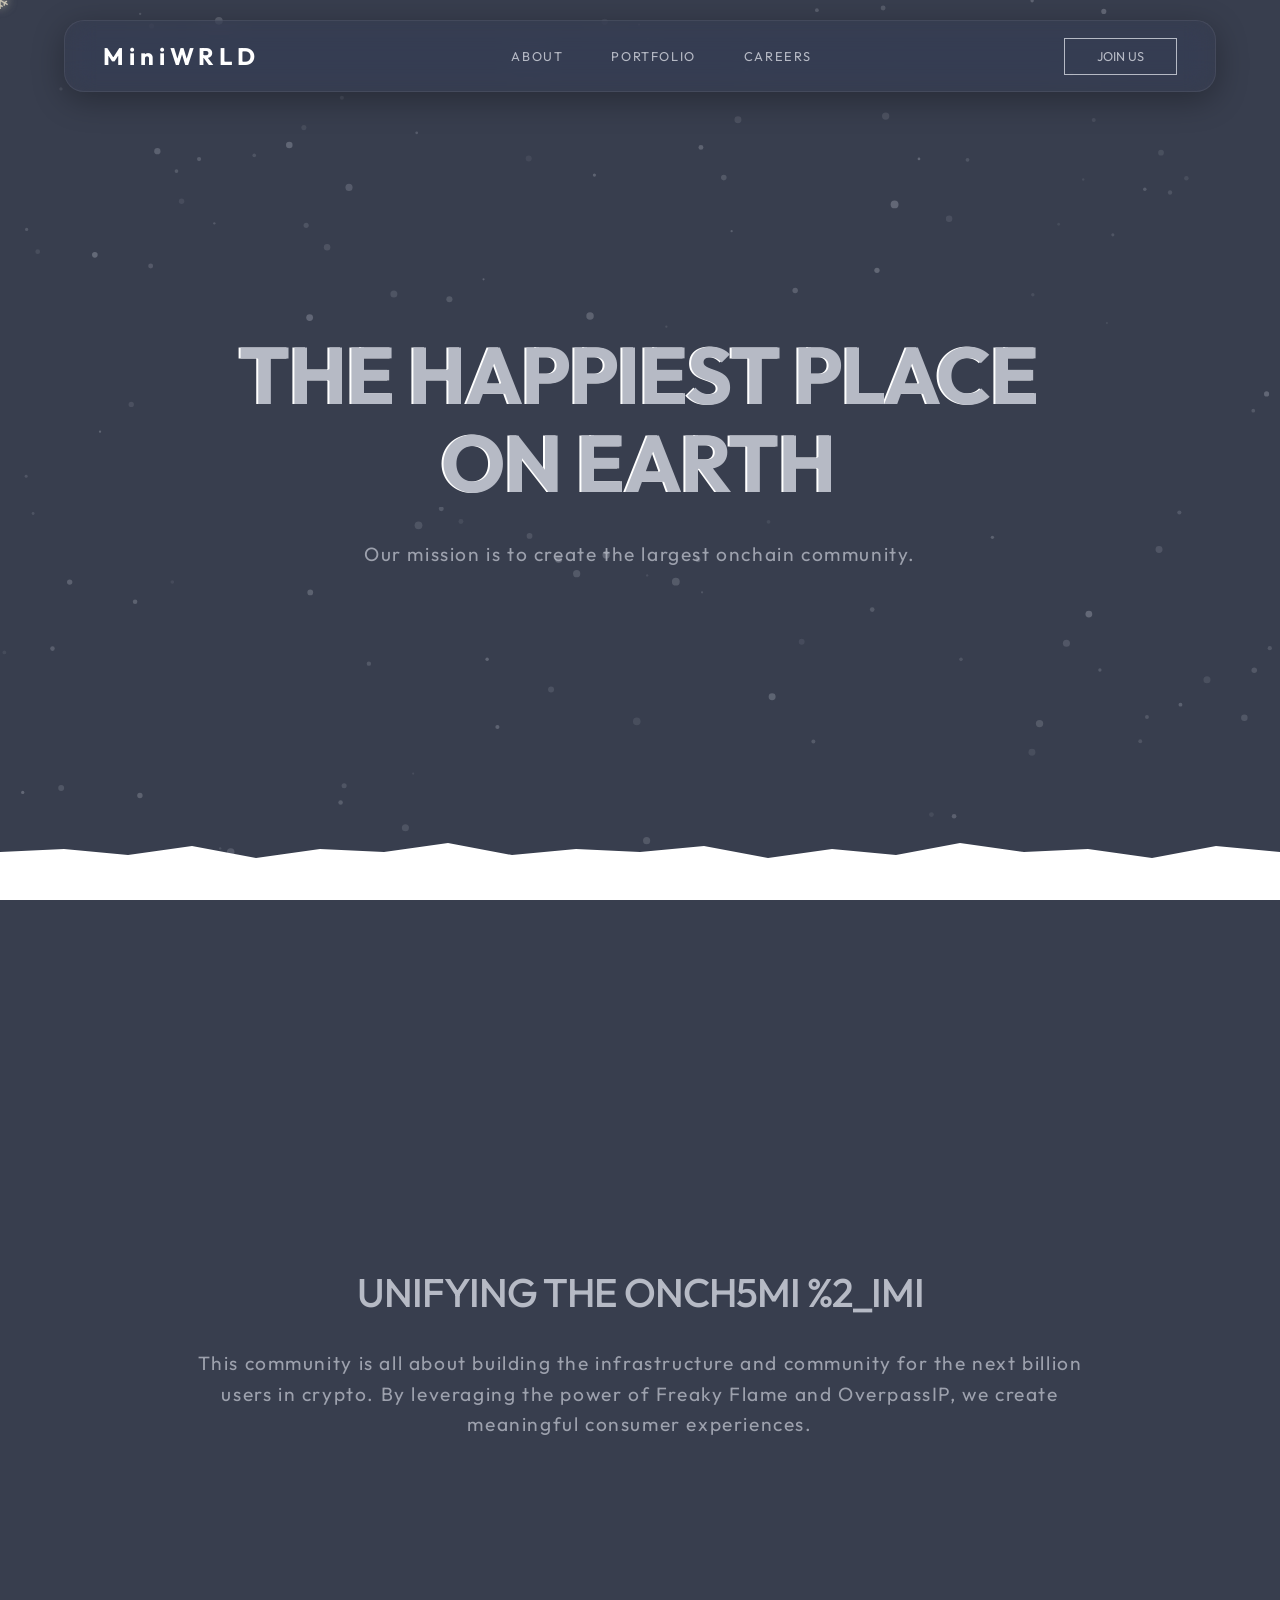
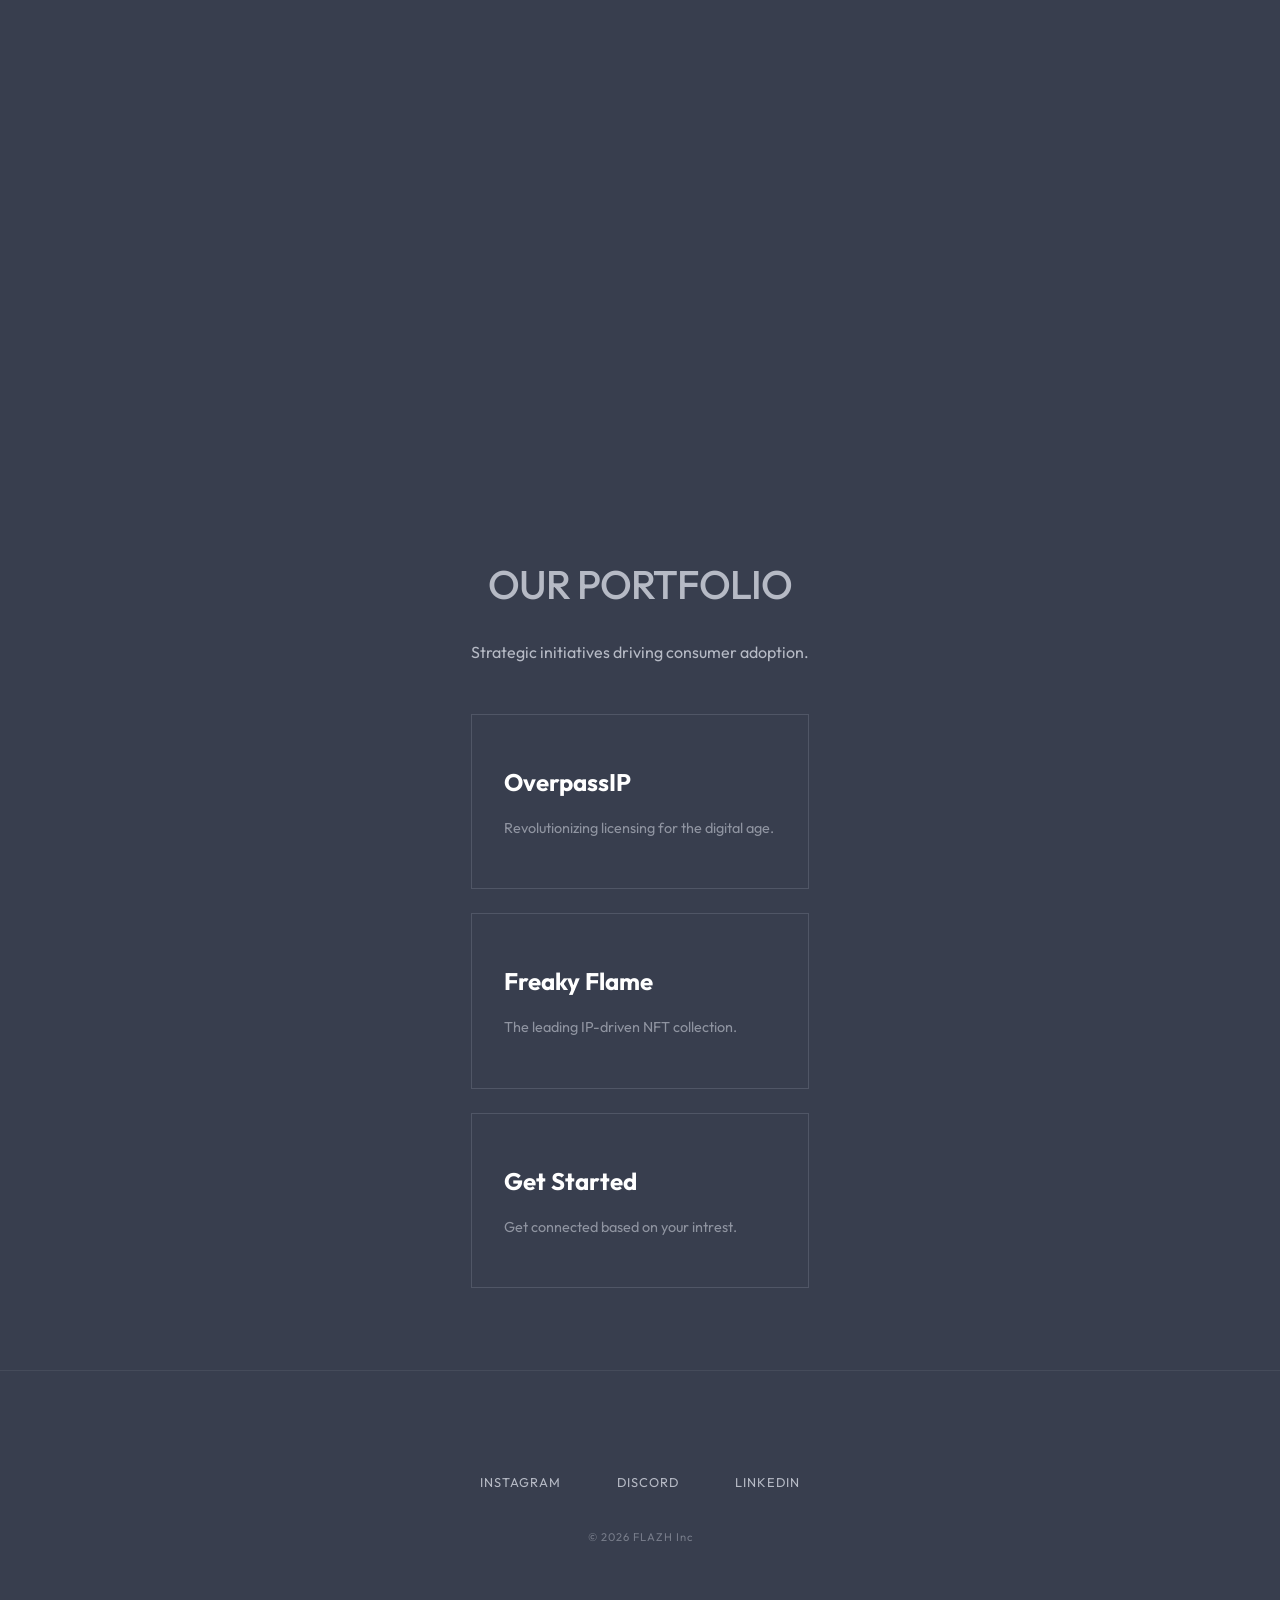
==== commit f2321392: "Add files via upload" ====
--- a/index.html
+++ b/index.html
@@ -4,7 +4,7 @@
 <head>
     <meta charset="UTF-8">
     <meta name="viewport" content="width=device-width, initial-scale=1.0">
-    <title>FLAZH</title>
+    <title>MiniWRLD</title>
     <link rel="stylesheet" href="style.css">
     <link rel="preconnect" href="https://fonts.googleapis.com">
     <link rel="preconnect" href="https://fonts.gstatic.com" crossorigin>
@@ -20,13 +20,13 @@
 
     <header>
         <nav>
-            <div class="logo">FLAZH</div>
+            <div class="logo">MiniWRLD</div>
             <ul>
                 <li><a href="#about">About</a></li>
                 <li><a href="#portfolio-heading">Portfolio</a></li>
                 <li><a href="#footer">Careers</a></li>
             </ul>
-            <button class="cta-btn">Join Us</button>
+            <button class="cta-btn" onclick="window.location.href='auth.html'">Join Us</button>
         </nav>
     </header>
 
@@ -78,7 +78,7 @@
                 <a href="#">Discord</a>
                 <a href="#">LinkedIn</a>
             </div>
-            <p>&copy; 2026 Flazh Inc</p>
+            <p>&copy; 2026 FLAZH Inc</p>
         </div>
     </footer>
 
--- a/style.css
+++ b/style.css
@@ -19,9 +19,16 @@
     background-color: var(--bg-color);
     color: var(--text-color);
     font-family: var(--font-main);
-    overflow: hidden; /* Hide scrollbar while loading */
+    overflow: hidden; /* Hide scrollbar while loading on desktop */
     line-height: 1.6;
     cursor: none;
+}
+
+@media screen and (max-width: 768px) {
+    body {
+        overflow: auto;
+        overflow-x: hidden;
+    }
 }
 
 #loading-screen {
@@ -34,8 +41,14 @@
     display: flex;
     justify-content: center;
     align-items: center;
-    z-index: 999997; /* Below particles and cursor */
+    z-index: 999997;
     transition: opacity 0.8s ease, visibility 0.8s;
+}
+
+@media screen and (max-width: 768px) {
+    #loading-screen {
+        display: none !important;
+    }
 }
 
 main {
@@ -50,13 +63,20 @@
     transition: opacity 1.5s ease-out, transform 1.5s cubic-bezier(0.22, 1, 0.36, 1);
 }
 
+@media screen and (max-width: 768px) {
+    .content-entrance {
+        opacity: 1 !important;
+        transform: scale(1) !important;
+    }
+}
+
 .content-entrance.visible {
     opacity: 1;
     transform: scale(1);
 }
 
 .snowball {
-    font-size: 80px;
+    font-size: clamp(40px, 15vw, 80px);
     color: white;
     animation: spin 2s infinite linear, pulse 1.5s infinite ease-in-out;
     text-shadow: 0 0 20px rgba(255, 255, 255, 0.5);
@@ -115,6 +135,7 @@
     height: 100%;
     z-index: 999998; /* Above loading screen */
     opacity: 0.5;
+    pointer-events: none;
 }
 
 header {
@@ -197,12 +218,13 @@
 }
 
 h1 {
-    font-size: clamp(2.5rem, 10vw, 5rem);
-    line-height: 1;
+    font-size: clamp(2rem, 8vw, 5rem);
+    line-height: 1.1;
     margin-bottom: 2rem;
     font-weight: 700;
     text-transform: uppercase;
-    letter-spacing: -2px;
+    letter-spacing: -1px;
+    word-wrap: break-word;
 }
 
 .glitch {
@@ -225,14 +247,14 @@
 .glitch::before {
     left: 2px;
     text-shadow: -2px 0 #b6bac5;
-    clip: rect(24px, 550px, 90px, 0);
+    clip: rect(0, 1000px, 1000px, 0); /* Larger rect to avoid cutting off wrapped text */
     animation: glitch-anim 2s infinite linear alternate-reverse;
 }
 
 .glitch::after {
     left: -2px;
     text-shadow: -2px 0 #ffffff;
-    clip: rect(85px, 550px, 140px, 0);
+    clip: rect(0, 1000px, 1000px, 0);
     animation: glitch-anim2 3s infinite linear alternate-reverse;
 }
 
@@ -287,9 +309,9 @@
 
 .project-grid {
     display: grid;
-    grid-template-columns: repeat(auto-fit, minmax(280px, 1fr));
-    gap: 2rem;
-    margin-top: 4rem;
+    grid-template-columns: repeat(auto-fit, minmax(250px, 1fr));
+    gap: 1.5rem;
+    margin-top: 3rem;
 }
 
 .project-card {
